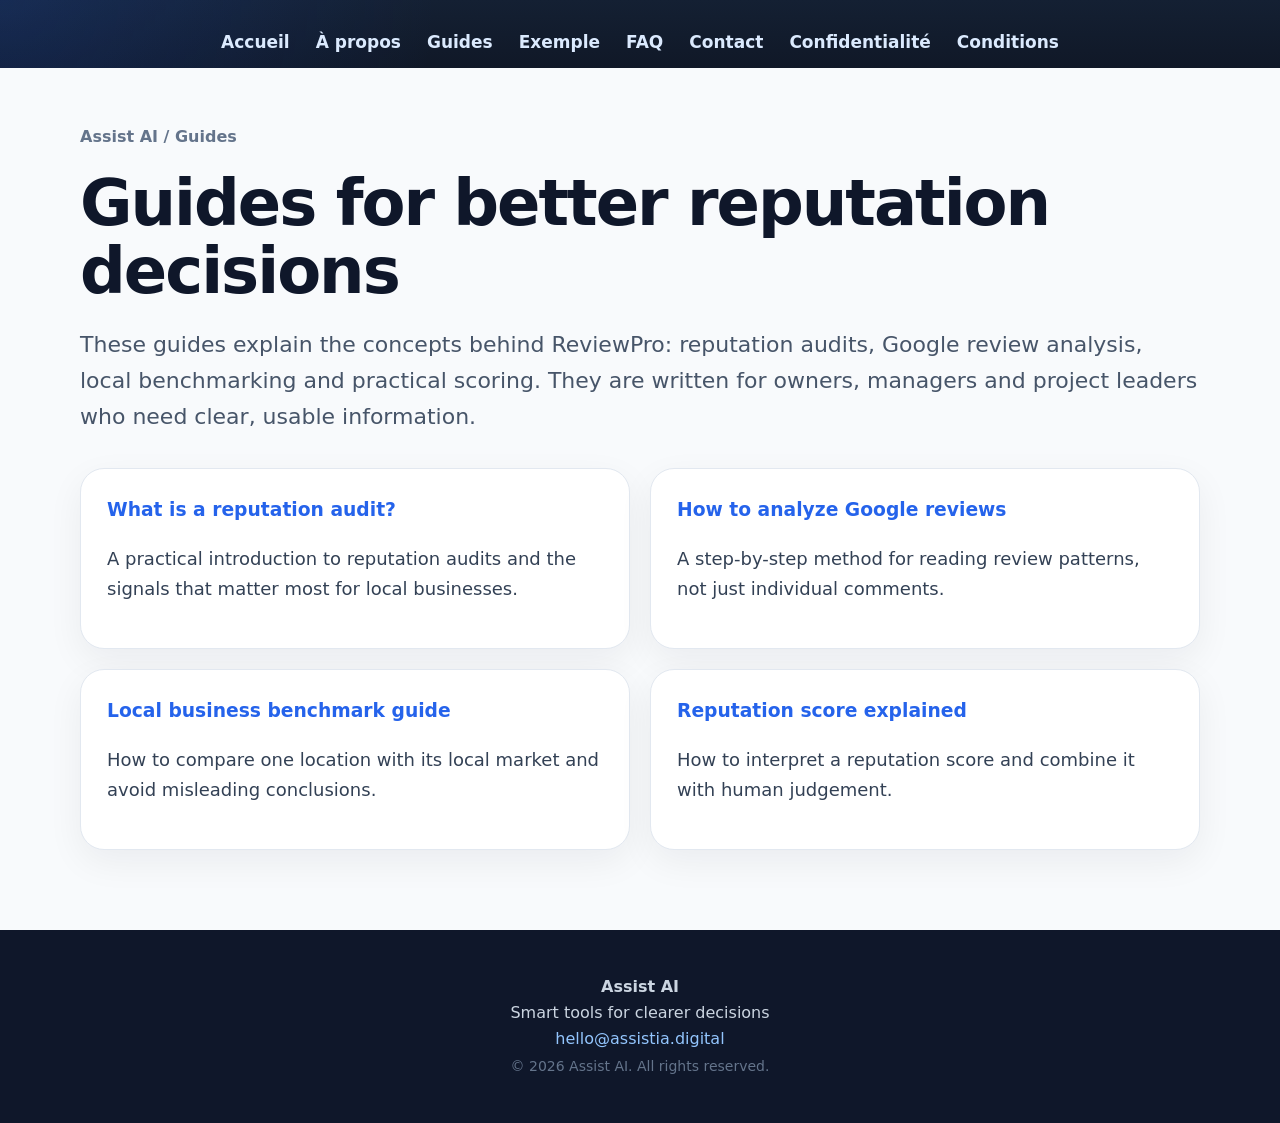
==== guides/index.html @ 27433b24 "v2" ====
<!doctype html>
<html lang="en">
<head>
  <meta charset="utf-8">
  <meta name="viewport" content="width=device-width, initial-scale=1">
  <title>Assist AI Guides | ReviewPro knowledge base</title>
  <meta name="description" content="Educational guides explaining reputation audits, Google review analysis, local benchmarks and reputation scores.">
  <link rel="canonical" href="https://assistia.digital/guides/index.html">
  <meta name="robots" content="index,follow">
  <link rel="stylesheet" href="../assets/styles.css">
  <script async src="https://pagead2.googlesyndication.com/pagead/js/adsbygoogle.js?client=ca-pub-8966992932095198" crossorigin="anonymous"></script>

</head>
<body>

<header class="topbar dark">
  <div class="container nav-wrap">
    <nav class="nav" aria-label="Main navigation">
      <a data-i18n="nav_home" href="../index.html">Home</a>
      <a data-i18n="nav_about" href="../about.html">About</a>
      <a data-i18n="nav_guides" href="../guides/index.html">Guides</a>
      <a data-i18n="nav_example" href="../examples/reviewpro-report-example.html">Example</a>
      <a data-i18n="nav_faq" href="../faq.html">FAQ</a>
      <a data-i18n="nav_contact" href="../contact.html">Contact</a>
      <a data-i18n="nav_privacy" href="../privacy.html">Privacy</a>
      <a data-i18n="nav_terms" href="../terms.html">Terms</a>
    </nav>
  </div>
</header>

<main>

<section class="article">
  <div class="container">
    <div class="breadcrumb">Assist AI / Guides</div>
    <h1>Guides for better reputation decisions</h1>
    <p class="intro">These guides explain the concepts behind ReviewPro: reputation audits, Google review analysis, local benchmarking and practical scoring. They are written for owners, managers and project leaders who need clear, usable information.</p>
    <div class="grid two">
      <article class="card"><h3><a href="what-is-a-reputation-audit.html">What is a reputation audit?</a></h3><p>A practical introduction to reputation audits and the signals that matter most for local businesses.</p></article>
      <article class="card"><h3><a href="how-to-analyze-google-reviews.html">How to analyze Google reviews</a></h3><p>A step-by-step method for reading review patterns, not just individual comments.</p></article>
      <article class="card"><h3><a href="local-business-benchmark.html">Local business benchmark guide</a></h3><p>How to compare one location with its local market and avoid misleading conclusions.</p></article>
      <article class="card"><h3><a href="reputation-score-explained.html">Reputation score explained</a></h3><p>How to interpret a reputation score and combine it with human judgement.</p></article>
    </div>
  </div>
</section>

</main>

<footer class="footer">
  <div class="container">
    <strong>Assist AI</strong><br>
    Smart tools for clearer decisions<br>
    <a href="mailto:hello@assistia.digital">hello@assistia.digital</a><br>
    <span class="small">© 2026 Assist AI. All rights reserved.</span>
  </div>
</footer>

<script src="../assets/script.js"></script>
</body>
</html>
---- assets/styles.css ----
:root{
  --bg:#142033;
  --bg2:#101827;
  --panel:#1b2a41;
  --text:#f8fafc;
  --muted:#cbd5e1;
  --soft:#93c5fd;
  --brand:#2563eb;
  --brand2:#60a5fa;
  --line:rgba(255,255,255,.14);
  --card:#ffffff;
  --ink:#0f172a;
  --ink2:#475569;
  --paper:#f8fafc;
}
*{box-sizing:border-box}
html{scroll-behavior:smooth}
body{margin:0;font-family:Inter,system-ui,-apple-system,BlinkMacSystemFont,"Segoe UI",sans-serif;background:var(--paper);color:var(--ink);line-height:1.65}
a{color:#2563eb;text-decoration:none}a:hover{text-decoration:underline}
.dark{background:radial-gradient(circle at top left,rgba(37,99,235,.18),transparent 34%),linear-gradient(180deg,var(--bg),var(--bg2));color:var(--text)}
.container{width:min(1120px,92%);margin:0 auto}.narrow{width:min(860px,92%);margin:0 auto}
.topbar{padding:28px 0 12px}.nav{display:flex;align-items:center;justify-content:center;gap:26px;flex-wrap:wrap}.nav a{color:#dbeafe;font-weight:650;font-size:17px}.nav a:hover{color:white;text-decoration:none}.brand-small{font-weight:900;color:white;margin-right:auto}.nav-wrap{display:flex;justify-content:center;align-items:center;gap:24px;flex-wrap:wrap}
.langs{display:flex;justify-content:center;gap:14px;flex-wrap:wrap;margin:32px 0 40px}.lang{border:1px solid rgba(255,255,255,.35);background:transparent;color:white;border-radius:999px;padding:12px 26px;font-weight:750;font-size:18px;cursor:pointer}.lang.active,.lang:hover{background:#2563eb;border-color:#2563eb;text-decoration:none}.lang:focus{outline:3px solid rgba(147,197,253,.55)}
.hero{padding:26px 0 70px;text-align:center}.hero h1{font-size:clamp(54px,9vw,86px);line-height:.98;margin:10px 0 18px;letter-spacing:-3px;color:#fff}.hero h1 span{color:var(--soft)}.hero .tagline{font-size:clamp(20px,3vw,28px);font-weight:800;color:#bfdbfe;letter-spacing:.4px;margin-bottom:44px}.cta{display:inline-flex;align-items:center;justify-content:center;background:linear-gradient(135deg,#2563eb,#3b82f6);color:#fff;border-radius:18px;padding:22px 46px;font-size:28px;font-weight:800;box-shadow:0 20px 42px rgba(37,99,235,.28)}.cta:hover{text-decoration:none;transform:translateY(-1px)}.secondary-link{display:block;margin-top:36px;color:#bfdbfe;font-size:24px;text-decoration:underline;text-underline-offset:8px}
.section{padding:70px 0}.section h2{font-size:clamp(32px,5vw,48px);line-height:1.1;margin:0 0 20px;letter-spacing:-1px}.section h3{font-size:25px;line-height:1.2;margin:26px 0 10px}.lead{font-size:20px;color:var(--ink2);max-width:880px}.dark .lead{color:#dbeafe}.grid{display:grid;grid-template-columns:repeat(3,minmax(0,1fr));gap:20px;margin-top:32px}.two{grid-template-columns:repeat(2,minmax(0,1fr))}.card{background:var(--card);border:1px solid #e2e8f0;border-radius:24px;padding:26px;box-shadow:0 12px 36px rgba(15,23,42,.06)}.card h3{margin-top:0}.card p{color:var(--ink2)}.dark-card{background:rgba(255,255,255,.07);border:1px solid var(--line);color:#fff}.dark-card p{color:#dbeafe}.pill{display:inline-block;background:#dbeafe;color:#1d4ed8;border-radius:999px;padding:6px 12px;font-weight:800;font-size:13px;margin-bottom:12px}.checklist{list-style:none;padding:0;margin:22px 0}.checklist li{padding-left:34px;position:relative;margin:12px 0}.checklist li:before{content:"✓";position:absolute;left:0;top:0;background:#dcfce7;color:#15803d;border-radius:999px;width:22px;height:22px;text-align:center;line-height:22px;font-weight:900}.article{padding:56px 0 80px}.article h1{font-size:clamp(42px,6vw,64px);letter-spacing:-2px;line-height:1.05;margin:20px 0}.article h2{font-size:34px;margin-top:46px;line-height:1.18}.article p,.article li{font-size:18px;color:#334155}.article .intro{font-size:22px;color:#475569}.toc{background:#eff6ff;border:1px solid #bfdbfe;border-radius:20px;padding:20px;margin:26px 0}.toc a{display:block;margin:8px 0;font-weight:700}.quote{border-left:5px solid #2563eb;background:#f1f5f9;padding:18px 22px;border-radius:14px;margin:28px 0;color:#334155}.table{width:100%;border-collapse:collapse;background:white;border-radius:18px;overflow:hidden;box-shadow:0 10px 28px rgba(15,23,42,.06);margin:22px 0}.table th,.table td{border:1px solid #e2e8f0;padding:14px;text-align:left;vertical-align:top}.table th{background:#eff6ff;color:#1e3a8a}.footer{background:#0f172a;color:#cbd5e1;padding:44px 0;text-align:center}.footer a{color:#93c5fd}.breadcrumb{font-weight:700;color:#64748b;margin-bottom:12px}.notice{background:#fffbeb;border:1px solid #fde68a;border-radius:18px;padding:18px;color:#92400e}.small{font-size:14px;color:#64748b}.button-row{display:flex;gap:14px;flex-wrap:wrap;margin-top:24px}.btn{display:inline-flex;align-items:center;justify-content:center;border-radius:14px;padding:12px 20px;font-weight:800}.btn-primary{background:#2563eb;color:white}.btn-primary:hover{text-decoration:none}.btn-secondary{border:1px solid #cbd5e1;color:#0f172a;background:white}.btn-secondary:hover{text-decoration:none;background:#f8fafc}
@media(max-width:850px){.grid,.two{grid-template-columns:1fr}.nav a{font-size:15px}.hero{padding-bottom:48px}.section{padding:48px 0}.lang{font-size:16px;padding:10px 18px}.cta{font-size:24px;padding:18px 34px}.secondary-link{font-size:20px}.topbar{padding-top:20px}.article h2{font-size:28px}}
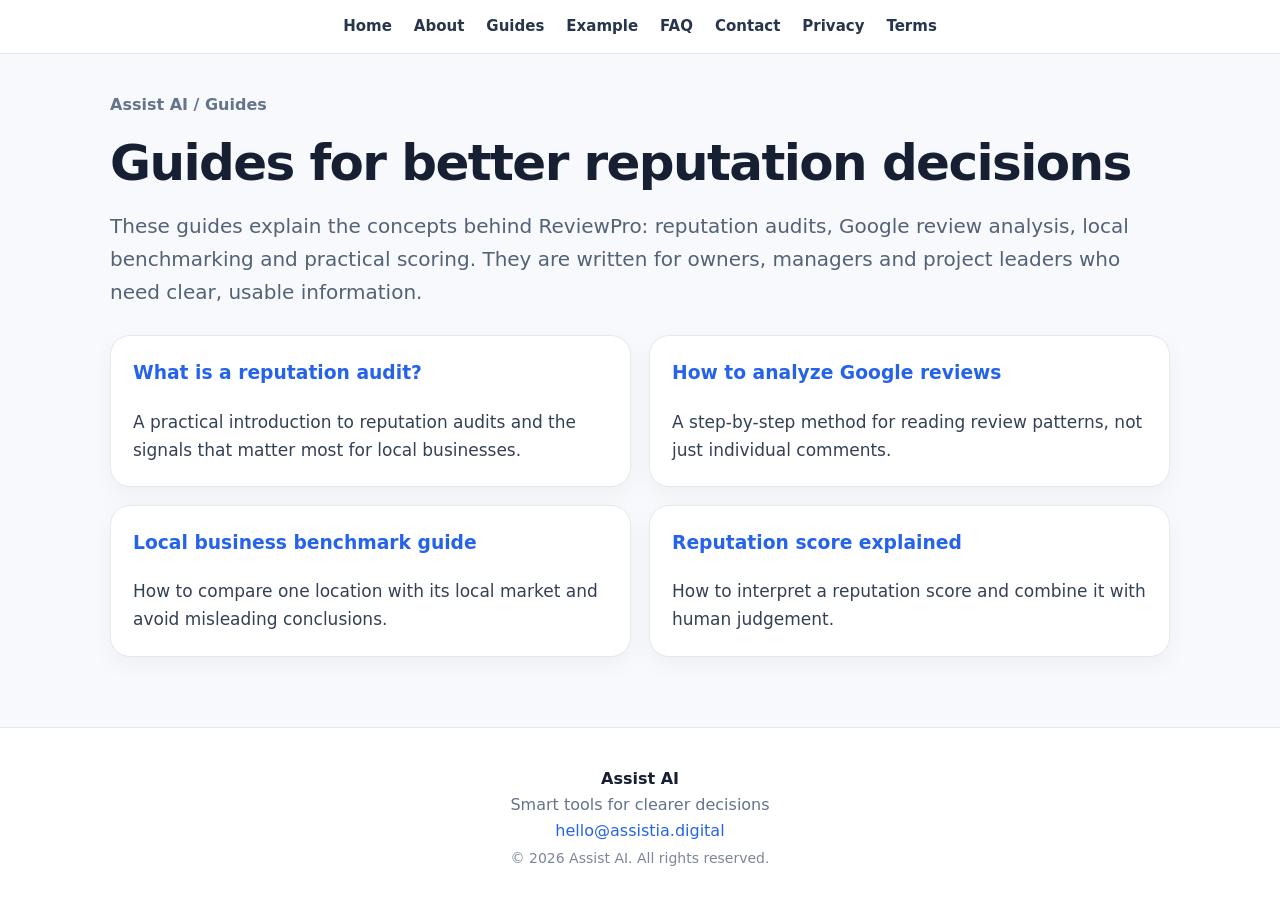
==== commit 9b08a3cb: "google analyse" ====
--- a/guides/index.html
+++ b/guides/index.html
@@ -2,6 +2,17 @@
 <html lang="en">
 <head>
   <meta charset="utf-8">
+
+    <!-- Google Analytics -->
+  <script async src="https://www.googletagmanager.com/gtag/js?id=G-SZPVL9VQMR"></script>
+  <script>
+    window.dataLayer = window.dataLayer || [];
+    function gtag(){dataLayer.push(arguments);}
+    gtag('js', new Date());
+
+    gtag('config', 'G-SZPVL9VQMR');
+  </script>
+  
   <meta name="viewport" content="width=device-width, initial-scale=1">
   <title>Assist AI Guides | ReviewPro knowledge base</title>
   <meta name="description" content="Educational guides explaining reputation audits, Google review analysis, local benchmarks and reputation scores.">
--- a/assets/styles.css
+++ b/assets/styles.css
@@ -1,26 +1,354 @@
+/* AssistAI soft minimal design v3 — lighter, smaller, less bold */
 :root{
-  --bg:#142033;
-  --bg2:#101827;
-  --panel:#1b2a41;
-  --text:#f8fafc;
-  --muted:#cbd5e1;
-  --soft:#93c5fd;
+  --page:#f7f9fc;
+  --surface:#ffffff;
+  --surface-soft:#f8fbff;
+  --text:#172033;
+  --muted:#5f6f86;
   --brand:#2563eb;
-  --brand2:#60a5fa;
-  --line:rgba(255,255,255,.14);
-  --card:#ffffff;
-  --ink:#0f172a;
-  --ink2:#475569;
-  --paper:#f8fafc;
-}
+  --brand-2:#60a5fa;
+  --line:#e3e9f2;
+  --line-blue:#dbe8ff;
+  --soft-blue:#eef6ff;
+  --shadow:0 12px 34px rgba(15,23,42,.06);
+}
+
 *{box-sizing:border-box}
 html{scroll-behavior:smooth}
-body{margin:0;font-family:Inter,system-ui,-apple-system,BlinkMacSystemFont,"Segoe UI",sans-serif;background:var(--paper);color:var(--ink);line-height:1.65}
-a{color:#2563eb;text-decoration:none}a:hover{text-decoration:underline}
-.dark{background:radial-gradient(circle at top left,rgba(37,99,235,.18),transparent 34%),linear-gradient(180deg,var(--bg),var(--bg2));color:var(--text)}
-.container{width:min(1120px,92%);margin:0 auto}.narrow{width:min(860px,92%);margin:0 auto}
-.topbar{padding:28px 0 12px}.nav{display:flex;align-items:center;justify-content:center;gap:26px;flex-wrap:wrap}.nav a{color:#dbeafe;font-weight:650;font-size:17px}.nav a:hover{color:white;text-decoration:none}.brand-small{font-weight:900;color:white;margin-right:auto}.nav-wrap{display:flex;justify-content:center;align-items:center;gap:24px;flex-wrap:wrap}
-.langs{display:flex;justify-content:center;gap:14px;flex-wrap:wrap;margin:32px 0 40px}.lang{border:1px solid rgba(255,255,255,.35);background:transparent;color:white;border-radius:999px;padding:12px 26px;font-weight:750;font-size:18px;cursor:pointer}.lang.active,.lang:hover{background:#2563eb;border-color:#2563eb;text-decoration:none}.lang:focus{outline:3px solid rgba(147,197,253,.55)}
-.hero{padding:26px 0 70px;text-align:center}.hero h1{font-size:clamp(54px,9vw,86px);line-height:.98;margin:10px 0 18px;letter-spacing:-3px;color:#fff}.hero h1 span{color:var(--soft)}.hero .tagline{font-size:clamp(20px,3vw,28px);font-weight:800;color:#bfdbfe;letter-spacing:.4px;margin-bottom:44px}.cta{display:inline-flex;align-items:center;justify-content:center;background:linear-gradient(135deg,#2563eb,#3b82f6);color:#fff;border-radius:18px;padding:22px 46px;font-size:28px;font-weight:800;box-shadow:0 20px 42px rgba(37,99,235,.28)}.cta:hover{text-decoration:none;transform:translateY(-1px)}.secondary-link{display:block;margin-top:36px;color:#bfdbfe;font-size:24px;text-decoration:underline;text-underline-offset:8px}
-.section{padding:70px 0}.section h2{font-size:clamp(32px,5vw,48px);line-height:1.1;margin:0 0 20px;letter-spacing:-1px}.section h3{font-size:25px;line-height:1.2;margin:26px 0 10px}.lead{font-size:20px;color:var(--ink2);max-width:880px}.dark .lead{color:#dbeafe}.grid{display:grid;grid-template-columns:repeat(3,minmax(0,1fr));gap:20px;margin-top:32px}.two{grid-template-columns:repeat(2,minmax(0,1fr))}.card{background:var(--card);border:1px solid #e2e8f0;border-radius:24px;padding:26px;box-shadow:0 12px 36px rgba(15,23,42,.06)}.card h3{margin-top:0}.card p{color:var(--ink2)}.dark-card{background:rgba(255,255,255,.07);border:1px solid var(--line);color:#fff}.dark-card p{color:#dbeafe}.pill{display:inline-block;background:#dbeafe;color:#1d4ed8;border-radius:999px;padding:6px 12px;font-weight:800;font-size:13px;margin-bottom:12px}.checklist{list-style:none;padding:0;margin:22px 0}.checklist li{padding-left:34px;position:relative;margin:12px 0}.checklist li:before{content:"✓";position:absolute;left:0;top:0;background:#dcfce7;color:#15803d;border-radius:999px;width:22px;height:22px;text-align:center;line-height:22px;font-weight:900}.article{padding:56px 0 80px}.article h1{font-size:clamp(42px,6vw,64px);letter-spacing:-2px;line-height:1.05;margin:20px 0}.article h2{font-size:34px;margin-top:46px;line-height:1.18}.article p,.article li{font-size:18px;color:#334155}.article .intro{font-size:22px;color:#475569}.toc{background:#eff6ff;border:1px solid #bfdbfe;border-radius:20px;padding:20px;margin:26px 0}.toc a{display:block;margin:8px 0;font-weight:700}.quote{border-left:5px solid #2563eb;background:#f1f5f9;padding:18px 22px;border-radius:14px;margin:28px 0;color:#334155}.table{width:100%;border-collapse:collapse;background:white;border-radius:18px;overflow:hidden;box-shadow:0 10px 28px rgba(15,23,42,.06);margin:22px 0}.table th,.table td{border:1px solid #e2e8f0;padding:14px;text-align:left;vertical-align:top}.table th{background:#eff6ff;color:#1e3a8a}.footer{background:#0f172a;color:#cbd5e1;padding:44px 0;text-align:center}.footer a{color:#93c5fd}.breadcrumb{font-weight:700;color:#64748b;margin-bottom:12px}.notice{background:#fffbeb;border:1px solid #fde68a;border-radius:18px;padding:18px;color:#92400e}.small{font-size:14px;color:#64748b}.button-row{display:flex;gap:14px;flex-wrap:wrap;margin-top:24px}.btn{display:inline-flex;align-items:center;justify-content:center;border-radius:14px;padding:12px 20px;font-weight:800}.btn-primary{background:#2563eb;color:white}.btn-primary:hover{text-decoration:none}.btn-secondary{border:1px solid #cbd5e1;color:#0f172a;background:white}.btn-secondary:hover{text-decoration:none;background:#f8fafc}
-@media(max-width:850px){.grid,.two{grid-template-columns:1fr}.nav a{font-size:15px}.hero{padding-bottom:48px}.section{padding:48px 0}.lang{font-size:16px;padding:10px 18px}.cta{font-size:24px;padding:18px 34px}.secondary-link{font-size:20px}.topbar{padding-top:20px}.article h2{font-size:28px}}
+body{
+  margin:0;
+  font-family:Inter,system-ui,-apple-system,BlinkMacSystemFont,"Segoe UI",sans-serif;
+  background:var(--page);
+  color:var(--text);
+  line-height:1.65;
+  font-weight:400;
+}
+
+a{color:var(--brand);text-decoration:none}
+a:hover{text-decoration:underline}
+
+.container{width:min(1060px,92%);margin:0 auto}
+.narrow{width:min(820px,92%);margin:0 auto}
+.small{font-size:14px;color:#7b8798}
+
+/* Force the site to stay light even where HTML still has class="dark" */
+.dark{background:transparent;color:var(--text)}
+
+/* Header */
+.topbar{
+  position:sticky;
+  top:0;
+  z-index:30;
+  padding:14px 0;
+  background:rgba(255,255,255,.92);
+  backdrop-filter:blur(14px);
+  -webkit-backdrop-filter:blur(14px);
+  border-bottom:1px solid var(--line);
+}
+
+.nav-wrap{display:flex;justify-content:center;align-items:center}
+.nav{
+  display:flex;
+  align-items:center;
+  justify-content:center;
+  gap:22px;
+  flex-wrap:wrap;
+}
+.nav a{
+  color:#27364c;
+  font-weight:560;
+  font-size:15px;
+}
+.nav a:hover{color:var(--brand);text-decoration:none}
+
+/* Hero */
+.hero{
+  padding:26px 0 38px;
+  text-align:center;
+  background:linear-gradient(180deg,#ffffff 0%,#f2f7ff 100%);
+  border-bottom:1px solid var(--line-blue);
+}
+
+.hero .container{
+  background:linear-gradient(135deg,#ffffff 0%,#f3f8ff 100%);
+  border:1px solid var(--line-blue);
+  border-radius:28px;
+  padding:28px 28px 34px;
+  box-shadow:var(--shadow);
+}
+
+.langs{
+  display:flex;
+  justify-content:center;
+  gap:10px;
+  flex-wrap:wrap;
+  margin:0 0 24px;
+}
+.lang{
+  border:1px solid #cbd5e1;
+  background:#ffffff;
+  color:#223047;
+  border-radius:999px;
+  padding:8px 15px;
+  font-weight:520;
+  font-size:15px;
+  cursor:pointer;
+  transition:.16s ease;
+}
+.lang.active,
+.lang:hover{
+  background:#2563eb;
+  color:#fff;
+  border-color:#2563eb;
+  box-shadow:0 8px 18px rgba(37,99,235,.14);
+}
+.lang:focus{outline:3px solid rgba(147,197,253,.45)}
+
+.hero h1{
+  font-size:clamp(42px,6vw,62px);
+  line-height:1.02;
+  margin:4px 0 10px;
+  letter-spacing:-2px;
+  color:#111827;
+  font-weight:700;
+}
+.hero h1 span{color:#72aef6}
+
+.hero .tagline{
+  font-size:clamp(17px,2.2vw,21px);
+  color:#42546d;
+  font-weight:430;
+  margin:0 auto 26px;
+  max-width:760px;
+  letter-spacing:0;
+}
+
+.cta{
+  display:inline-flex;
+  align-items:center;
+  justify-content:center;
+  min-width:190px;
+  background:#2563eb;
+  color:#fff;
+  border-radius:16px;
+  padding:14px 26px;
+  font-size:21px;
+  font-weight:620;
+  box-shadow:0 14px 32px rgba(37,99,235,.16);
+  transition:.16s ease;
+}
+.cta:hover{
+  text-decoration:none;
+  transform:translateY(-1px);
+  box-shadow:0 18px 40px rgba(37,99,235,.18);
+}
+.secondary-link{
+  display:block;
+  margin-top:20px;
+  color:#4b6381;
+  font-size:17px;
+  font-weight:450;
+  text-decoration:underline;
+  text-underline-offset:5px;
+}
+
+/* Sections */
+.section{padding:48px 0}
+.section h2{
+  font-size:clamp(26px,4vw,36px);
+  line-height:1.15;
+  margin:0 0 14px;
+  letter-spacing:-.7px;
+  font-weight:650;
+}
+.section h3{
+  font-size:20px;
+  line-height:1.28;
+  margin:16px 0 8px;
+  font-weight:620;
+}
+.lead{
+  font-size:17px;
+  color:var(--muted);
+  max-width:780px;
+}
+
+.section.dark{
+  background:#ffffff;
+  border-top:1px solid var(--line);
+  border-bottom:1px solid var(--line);
+}
+.section.dark h2,
+.section.dark h3{color:var(--text)}
+.section.dark .lead{color:var(--muted)}
+
+.grid{
+  display:grid;
+  grid-template-columns:repeat(3,minmax(0,1fr));
+  gap:18px;
+  margin-top:26px;
+}
+.two{grid-template-columns:repeat(2,minmax(0,1fr))}
+
+.card,
+.dark-card{
+  background:var(--surface);
+  border:1px solid var(--line);
+  border-radius:20px;
+  padding:22px;
+  box-shadow:0 8px 24px rgba(15,23,42,.045);
+}
+.card h3,
+.dark-card h3{margin-top:0}
+.card p,
+.dark-card p{color:var(--muted);margin:0;font-size:16px}
+
+.pill{
+  display:inline-block;
+  background:#eff6ff;
+  color:#1d4ed8;
+  border-radius:999px;
+  padding:5px 10px;
+  font-weight:600;
+  font-size:12px;
+  margin-bottom:10px;
+}
+
+.checklist{list-style:none;padding:0;margin:20px 0}
+.checklist li{
+  padding-left:32px;
+  position:relative;
+  margin:10px 0;
+  color:#334155;
+  font-size:16px;
+}
+.checklist li:before{
+  content:"✓";
+  position:absolute;
+  left:0;
+  top:1px;
+  background:#dcfce7;
+  color:#15803d;
+  border-radius:999px;
+  width:21px;
+  height:21px;
+  text-align:center;
+  line-height:21px;
+  font-weight:700;
+  font-size:12px;
+}
+
+.button-row{display:flex;gap:12px;flex-wrap:wrap;margin-top:22px}
+.btn{
+  display:inline-flex;
+  align-items:center;
+  justify-content:center;
+  border-radius:13px;
+  padding:11px 18px;
+  font-weight:600;
+}
+.btn-primary{background:#2563eb;color:white}
+.btn-primary:hover{text-decoration:none}
+.btn-secondary{border:1px solid var(--line);color:#172033;background:white}
+.btn-secondary:hover{text-decoration:none;background:#f8fafc}
+
+.notice{
+  background:#fffbeb;
+  border:1px solid #fde68a;
+  border-radius:16px;
+  padding:16px;
+  color:#92400e;
+}
+.breadcrumb{font-weight:600;color:#64748b;margin-bottom:12px}
+
+/* Articles */
+.article{padding:38px 0 70px}
+.article h1{
+  font-size:clamp(34px,5.2vw,50px);
+  letter-spacing:-1.6px;
+  line-height:1.08;
+  margin:18px 0 12px;
+  font-weight:680;
+}
+.article h2{
+  font-size:28px;
+  margin-top:38px;
+  line-height:1.2;
+  font-weight:650;
+}
+.article p,
+.article li{font-size:17px;color:#334155}
+.article .intro{font-size:20px;color:#536276}
+
+.toc{
+  background:#ffffff;
+  border:1px solid var(--line-blue);
+  border-radius:18px;
+  padding:18px;
+  margin:24px 0;
+}
+.toc a{display:block;margin:7px 0;font-weight:600}
+
+.quote{
+  border-left:4px solid #2563eb;
+  background:#f8fafc;
+  padding:16px 20px;
+  border-radius:14px;
+  margin:24px 0;
+  color:#334155;
+}
+
+.table{
+  width:100%;
+  border-collapse:collapse;
+  background:#fff;
+  border-radius:16px;
+  overflow:hidden;
+  box-shadow:0 8px 24px rgba(15,23,42,.045);
+  margin:20px 0;
+}
+.table th,.table td{
+  border:1px solid var(--line);
+  padding:13px;
+  text-align:left;
+  vertical-align:top;
+  font-size:16px;
+}
+.table th{background:#f5f9ff;color:#1e3a8a;font-weight:620}
+
+/* Footer */
+.footer{
+  background:#ffffff;
+  color:#64748b;
+  padding:38px 0;
+  text-align:center;
+  border-top:1px solid var(--line);
+}
+.footer strong{color:#172033;font-weight:620}
+.footer a{color:#2563eb}
+
+/* RTL support */
+html[dir="rtl"] body{font-family:Inter,"Segoe UI",Tahoma,sans-serif}
+html[dir="rtl"] .hero,
+html[dir="rtl"] .section,
+html[dir="rtl"] .article{text-align:right}
+html[dir="rtl"] .langs,
+html[dir="rtl"] .nav{justify-content:flex-start}
+html[dir="rtl"] .checklist li{padding-left:0;padding-right:32px}
+html[dir="rtl"] .checklist li:before{left:auto;right:0}
+html[dir="rtl"] .quote{border-left:none;border-right:4px solid #2563eb}
+
+@media(max-width:850px){
+  .grid,.two{grid-template-columns:1fr}
+  .nav{gap:14px}
+  .nav a{font-size:14px}
+  .hero{padding:18px 0 30px}
+  .hero .container{padding:22px 18px 28px;border-radius:22px}
+  .langs{gap:8px;margin-bottom:18px}
+  .lang{font-size:14px;padding:8px 12px}
+  .cta{font-size:19px;padding:13px 22px}
+  .secondary-link{font-size:16px}
+  .section{padding:40px 0}
+  .section h2{font-size:28px}
+  .article h2{font-size:25px}
+}
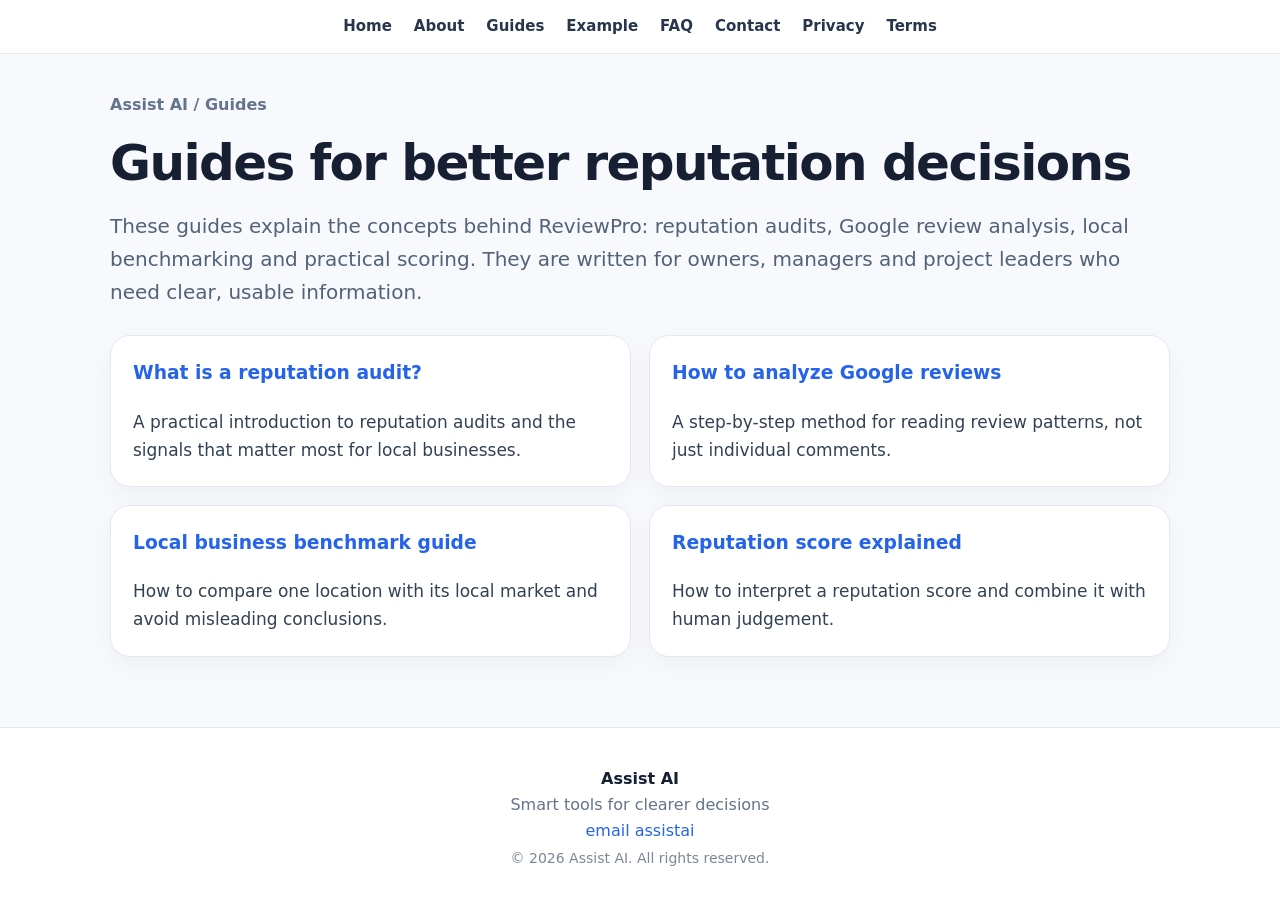
==== commit eaf024f1: "e2" ====
--- a/guides/index.html
+++ b/guides/index.html
@@ -61,7 +61,7 @@
   <div class="container">
     <strong>Assist AI</strong><br>
     Smart tools for clearer decisions<br>
-    <a href="mailto:hello@assistia.digital">hello@assistia.digital</a><br>
+    <a href="mailto:aitradeadvisor@gmail.com">email assistai</a><br>
     <span class="small">© 2026 Assist AI. All rights reserved.</span>
   </div>
 </footer>
